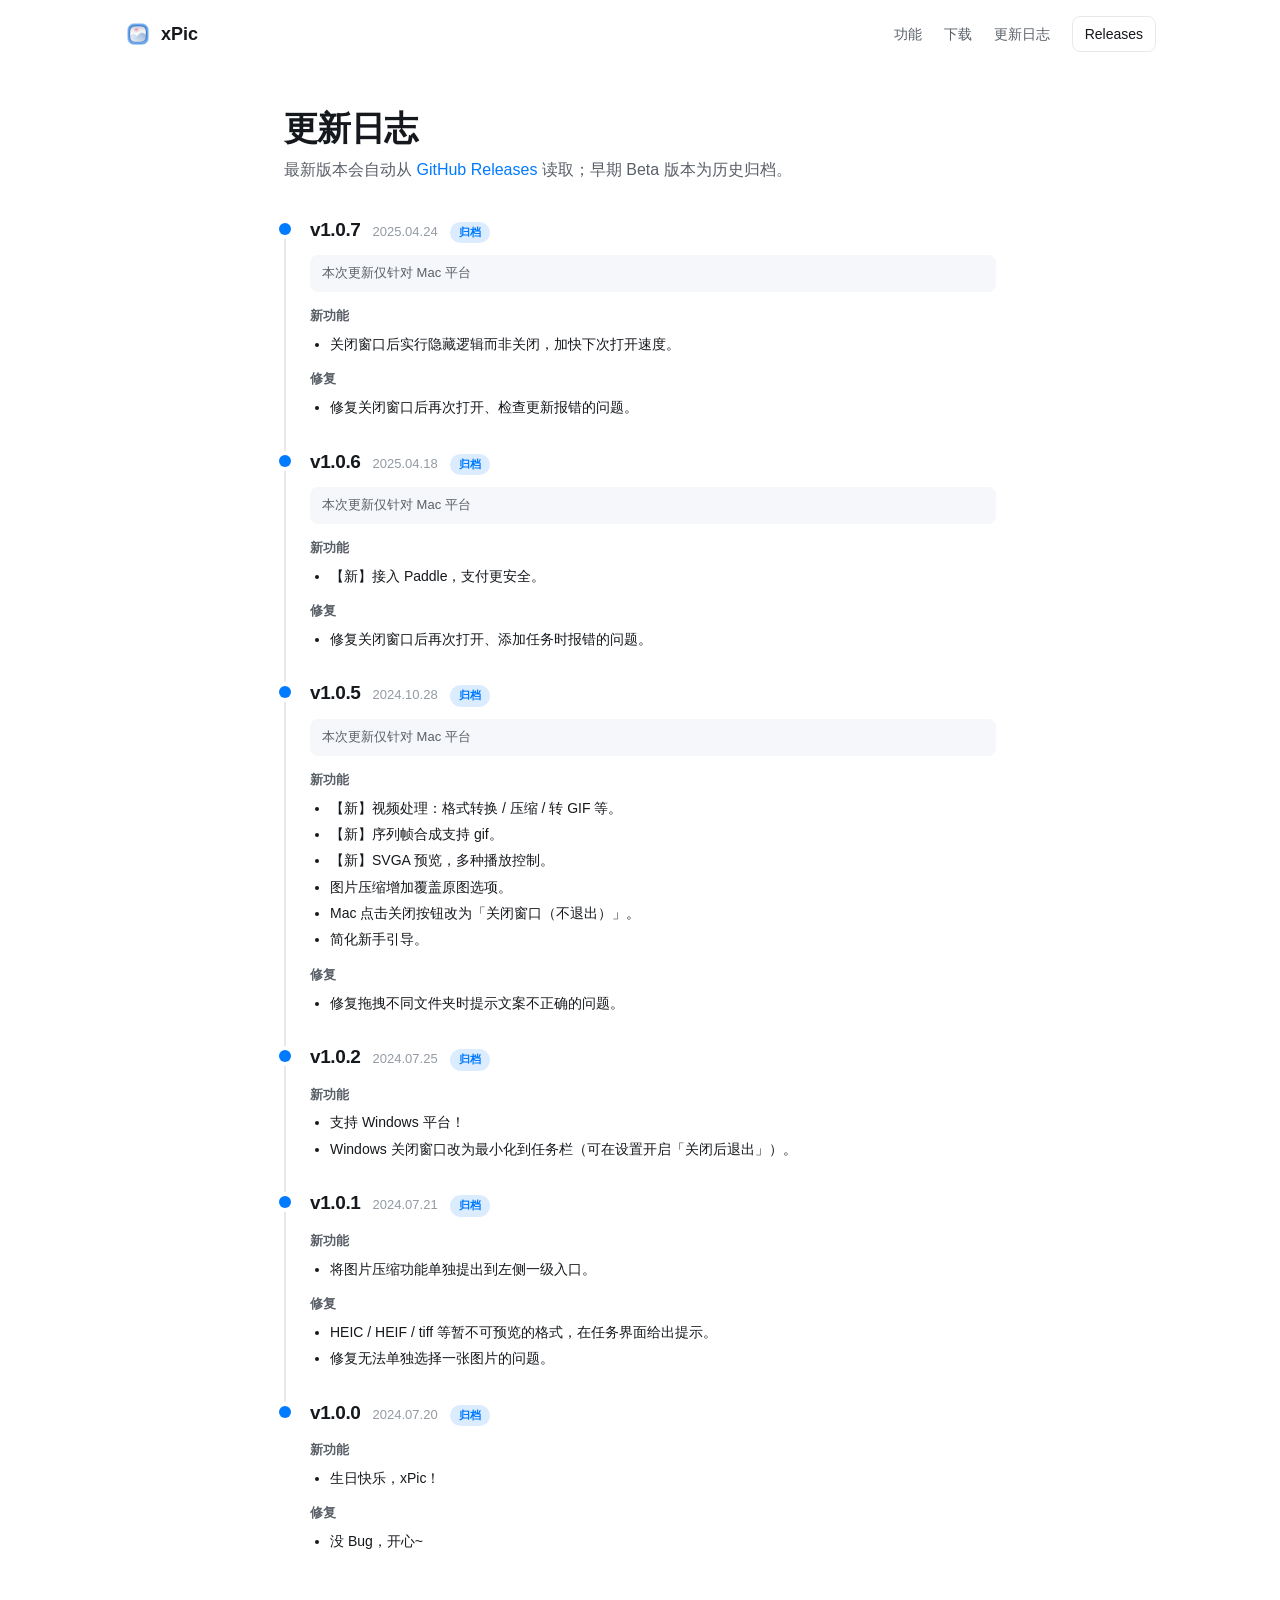
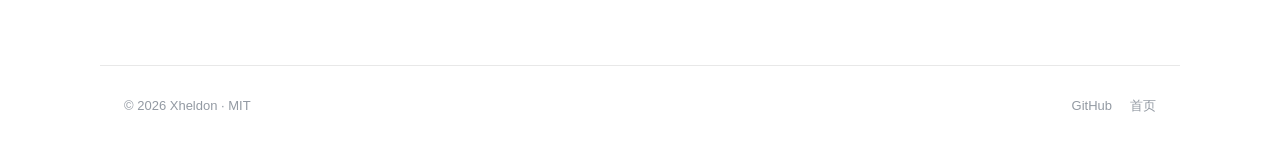
==== changelog.html @ ffd48d64 "官网迁至仓库根目录(CF Pages 输出目录用 / 即可) Co-Authored-By: Claude Fable 5 <noreply@anthropic.com>" ====
<!doctype html>
<html lang="zh-CN">
  <head>
    <meta charset="UTF-8" />
    <meta name="viewport" content="width=device-width, initial-scale=1.0" />
    <title>xPic 更新日志</title>
    <meta name="description" content="xPic 各版本的更新内容（changelog）。" />
    <link rel="icon" href="./assets/icon.png" />
    <link rel="stylesheet" href="./style.css" />
    <link rel="stylesheet" href="./changelog.css" />
  </head>
  <body>
    <header class="nav">
      <a class="brand" href="/">
        <img src="./assets/icon.png" alt="xPic" width="28" height="28" />
        <span>xPic</span>
      </a>
      <nav class="nav-links">
        <a href="/#features">功能</a>
        <a href="/#download">下载</a>
        <a href="/changelog">更新日志</a>
        <a
          class="nav-gh"
          href="https://github.com/Xheldon/xPic/releases"
          target="_blank"
          rel="noreferrer"
          >Releases</a
        >
      </nav>
    </header>

    <main class="cl-main">
      <h1>更新日志</h1>
      <p class="cl-sub">
        最新版本会自动从
        <a href="https://github.com/Xheldon/xPic/releases" target="_blank" rel="noreferrer">GitHub Releases</a>
        读取；早期 Beta 版本为历史归档。
      </p>
      <div id="changelog" class="cl-list">
        <p class="cl-loading">加载中…</p>
      </div>
    </main>

    <footer class="foot">
      <span>© <span id="year"></span> Xheldon · MIT</span>
      <span class="foot-links">
        <a href="https://github.com/Xheldon/xPic" target="_blank" rel="noreferrer">GitHub</a>
        <a href="/">首页</a>
      </span>
    </footer>

    <script type="module" src="./changelog.js"></script>
  </body>
</html>
---- style.css ----
/* xPic 官网样式 —— 与桌面应用同一套设计语言（accent #007aff），明暗自适应。 */
:root {
  --bg: #ffffff;
  --bg-soft: #f5f7fa;
  --bg-card: #ffffff;
  --text-1: #15181c;
  --text-2: #5a6068;
  --text-3: #939aa3;
  --border: rgba(0, 0, 0, 0.09);
  --accent: #007aff;
  --accent-2: #3ea0ff;
  --accent-fg: #ffffff;
  --shadow: 0 10px 30px rgba(20, 40, 60, 0.1);
  --radius: 14px;
  --maxw: 1080px;
  --font: -apple-system, BlinkMacSystemFont, 'Segoe UI', Roboto, Helvetica, Arial,
    'PingFang SC', 'Microsoft YaHei', sans-serif;
}
@media (prefers-color-scheme: dark) {
  :root {
    --bg: #0f1216;
    --bg-soft: #14181d;
    --bg-card: #181d23;
    --text-1: #eef1f4;
    --text-2: #a3acb6;
    --text-3: #6b747e;
    --border: rgba(255, 255, 255, 0.1);
    --accent: #0a84ff;
    --accent-2: #4aa3ff;
    --accent-fg: #0a0d10;
    --shadow: 0 10px 30px rgba(0, 0, 0, 0.5);
  }
}

* { box-sizing: border-box; }
html { scroll-behavior: smooth; }
body {
  margin: 0;
  font-family: var(--font);
  color: var(--text-1);
  background: var(--bg);
  line-height: 1.6;
  -webkit-font-smoothing: antialiased;
}
a { color: inherit; text-decoration: none; }
h1, h2, h3 { line-height: 1.2; letter-spacing: -0.02em; }

/* ---- nav ---- */
.nav {
  position: sticky;
  top: 0;
  z-index: 10;
  display: flex;
  align-items: center;
  justify-content: space-between;
  max-width: var(--maxw);
  margin: 0 auto;
  padding: 16px 24px;
  backdrop-filter: saturate(180%) blur(12px);
}
.brand { display: flex; align-items: center; gap: 9px; font-weight: 800; font-size: 18px; }
.brand img { border-radius: 7px; }
.nav-links { display: flex; align-items: center; gap: 22px; font-size: 14px; color: var(--text-2); }
.nav-links a:hover { color: var(--text-1); }
.nav-gh {
  padding: 6px 12px;
  border: 1px solid var(--border);
  border-radius: 8px;
  color: var(--text-1) !important;
}
.nav-gh:hover { border-color: var(--accent); }

/* ---- hero ---- */
.hero {
  max-width: var(--maxw);
  margin: 40px auto 20px;
  padding: 0 24px;
  display: grid;
  grid-template-columns: 1.05fr 0.95fr;
  gap: 48px;
  align-items: center;
}
.badge {
  display: inline-block;
  font-size: 12.5px;
  font-weight: 600;
  color: var(--accent);
  background: color-mix(in srgb, var(--accent) 14%, transparent);
  padding: 5px 12px;
  border-radius: 999px;
  margin-bottom: 18px;
}
.hero h1 { font-size: clamp(32px, 5vw, 50px); font-weight: 850; margin: 0 0 18px; }
.hero h1 em { font-style: normal; color: var(--accent); }
.lead { font-size: 17px; color: var(--text-2); margin: 0 0 28px; max-width: 38ch; }
.lead strong { color: var(--text-1); }
.cta { display: flex; gap: 12px; flex-wrap: wrap; }
.cta-sub { margin-top: 10px; font-size: 12.5px; color: var(--text-3); min-height: 18px; }

.btn {
  display: inline-flex;
  align-items: center;
  gap: 8px;
  padding: 12px 22px;
  border-radius: 11px;
  font-weight: 650;
  font-size: 15px;
  border: 1px solid transparent;
  cursor: pointer;
  transition: transform 0.06s ease, box-shadow 0.2s, background 0.2s, border-color 0.2s;
}
.btn:active { transform: translateY(1px); }
.btn-primary {
  background: linear-gradient(135deg, var(--accent-2), var(--accent));
  color: var(--accent-fg);
  box-shadow: var(--shadow);
}
.btn-primary:hover { box-shadow: 0 14px 36px color-mix(in srgb, var(--accent) 40%, transparent); }
.btn-ghost { background: transparent; border-color: var(--border); color: var(--text-1); }
.btn-ghost:hover { border-color: var(--accent); }

.hero-shot img {
  width: 100%;
  border-radius: var(--radius);
  border: 1px solid var(--border);
  box-shadow: var(--shadow);
}

/* ---- features ---- */
.features { max-width: var(--maxw); margin: 70px auto; padding: 0 24px; }
.features h2, .download h2 { font-size: 28px; text-align: center; margin: 0 0 36px; }
.grid {
  display: grid;
  grid-template-columns: repeat(4, 1fr);
  gap: 16px;
}
.card {
  background: var(--bg-card);
  border: 1px solid var(--border);
  border-radius: var(--radius);
  padding: 20px;
  transition: transform 0.15s, border-color 0.15s;
}
.card:hover { transform: translateY(-3px); border-color: var(--accent); }
.card h3 { font-size: 16px; margin: 0 0 8px; }
.card p { font-size: 13.5px; color: var(--text-2); margin: 0; }

/* ---- download ---- */
.download {
  max-width: var(--maxw);
  margin: 70px auto;
  padding: 44px 24px;
  text-align: center;
  background: var(--bg-soft);
  border-radius: 22px;
}
.download-hint { color: var(--text-2); margin: 0 0 24px; }
.dl-grid {
  display: flex;
  flex-wrap: wrap;
  gap: 12px;
  justify-content: center;
  max-width: 640px;
  margin: 0 auto;
}
.dl-grid .btn { min-width: 220px; justify-content: center; }
.dl-grid .dl-arch { font-weight: 500; color: var(--text-3); font-size: 12px; }
.download-foot { margin-top: 26px; font-size: 13px; color: var(--text-3); }
.download-foot a { color: var(--accent); }

/* ---- footer ---- */
.foot {
  max-width: var(--maxw);
  margin: 0 auto;
  padding: 30px 24px 50px;
  display: flex;
  justify-content: space-between;
  align-items: center;
  flex-wrap: wrap;
  gap: 12px;
  font-size: 13px;
  color: var(--text-3);
  border-top: 1px solid var(--border);
}
.foot-links { display: flex; gap: 18px; }
.foot-links a:hover { color: var(--accent); }

/* ---- responsive ---- */
@media (max-width: 880px) {
  .hero { grid-template-columns: 1fr; gap: 28px; margin-top: 24px; }
  .hero-shot { order: -1; }
  .grid { grid-template-columns: repeat(2, 1fr); }
}
@media (max-width: 520px) {
  .nav-links a:not(.nav-gh) { display: none; }
  .grid { grid-template-columns: 1fr; }
}
---- changelog.css ----
.cl-main {
  max-width: 760px;
  margin: 40px auto;
  padding: 0 24px 40px;
}
.cl-main h1 {
  font-size: 34px;
  margin: 0 0 8px;
}
.cl-sub {
  color: var(--text-2);
  margin: 0 0 36px;
}
.cl-sub a {
  color: var(--accent);
}
.cl-loading {
  color: var(--text-3);
}

.cl-entry {
  position: relative;
  padding: 0 0 28px 24px;
  border-left: 2px solid var(--border);
}
.cl-entry:last-child {
  border-left-color: transparent;
}
.cl-entry::before {
  content: '';
  position: absolute;
  left: -7px;
  top: 4px;
  width: 12px;
  height: 12px;
  border-radius: 50%;
  background: var(--accent);
  box-shadow: 0 0 0 4px var(--bg);
}
.cl-ver {
  display: flex;
  align-items: baseline;
  gap: 12px;
  flex-wrap: wrap;
  margin-bottom: 12px;
}
.cl-ver h2 {
  font-size: 19px;
  margin: 0;
}
.cl-date {
  font-size: 13px;
  color: var(--text-3);
}
.cl-tag {
  font-size: 11px;
  font-weight: 600;
  color: var(--accent);
  background: color-mix(in srgb, var(--accent) 14%, transparent);
  padding: 2px 9px;
  border-radius: 999px;
}
.cl-note {
  font-size: 13px;
  color: var(--text-2);
  background: var(--bg-soft);
  border-radius: 8px;
  padding: 8px 12px;
  margin: 0 0 12px;
}
.cl-sec-title {
  font-size: 13px;
  font-weight: 700;
  color: var(--text-2);
  margin: 14px 0 6px;
}
.cl-list ul {
  margin: 0;
  padding-left: 20px;
}
.cl-list li {
  font-size: 14px;
  color: var(--text-1);
  margin: 4px 0;
  line-height: 1.6;
}
.cl-body {
  font-size: 14px;
  line-height: 1.7;
  color: var(--text-1);
}
.cl-body :is(h1, h2, h3) {
  font-size: 14px;
  margin: 12px 0 6px;
}
.cl-body a {
  color: var(--accent);
}
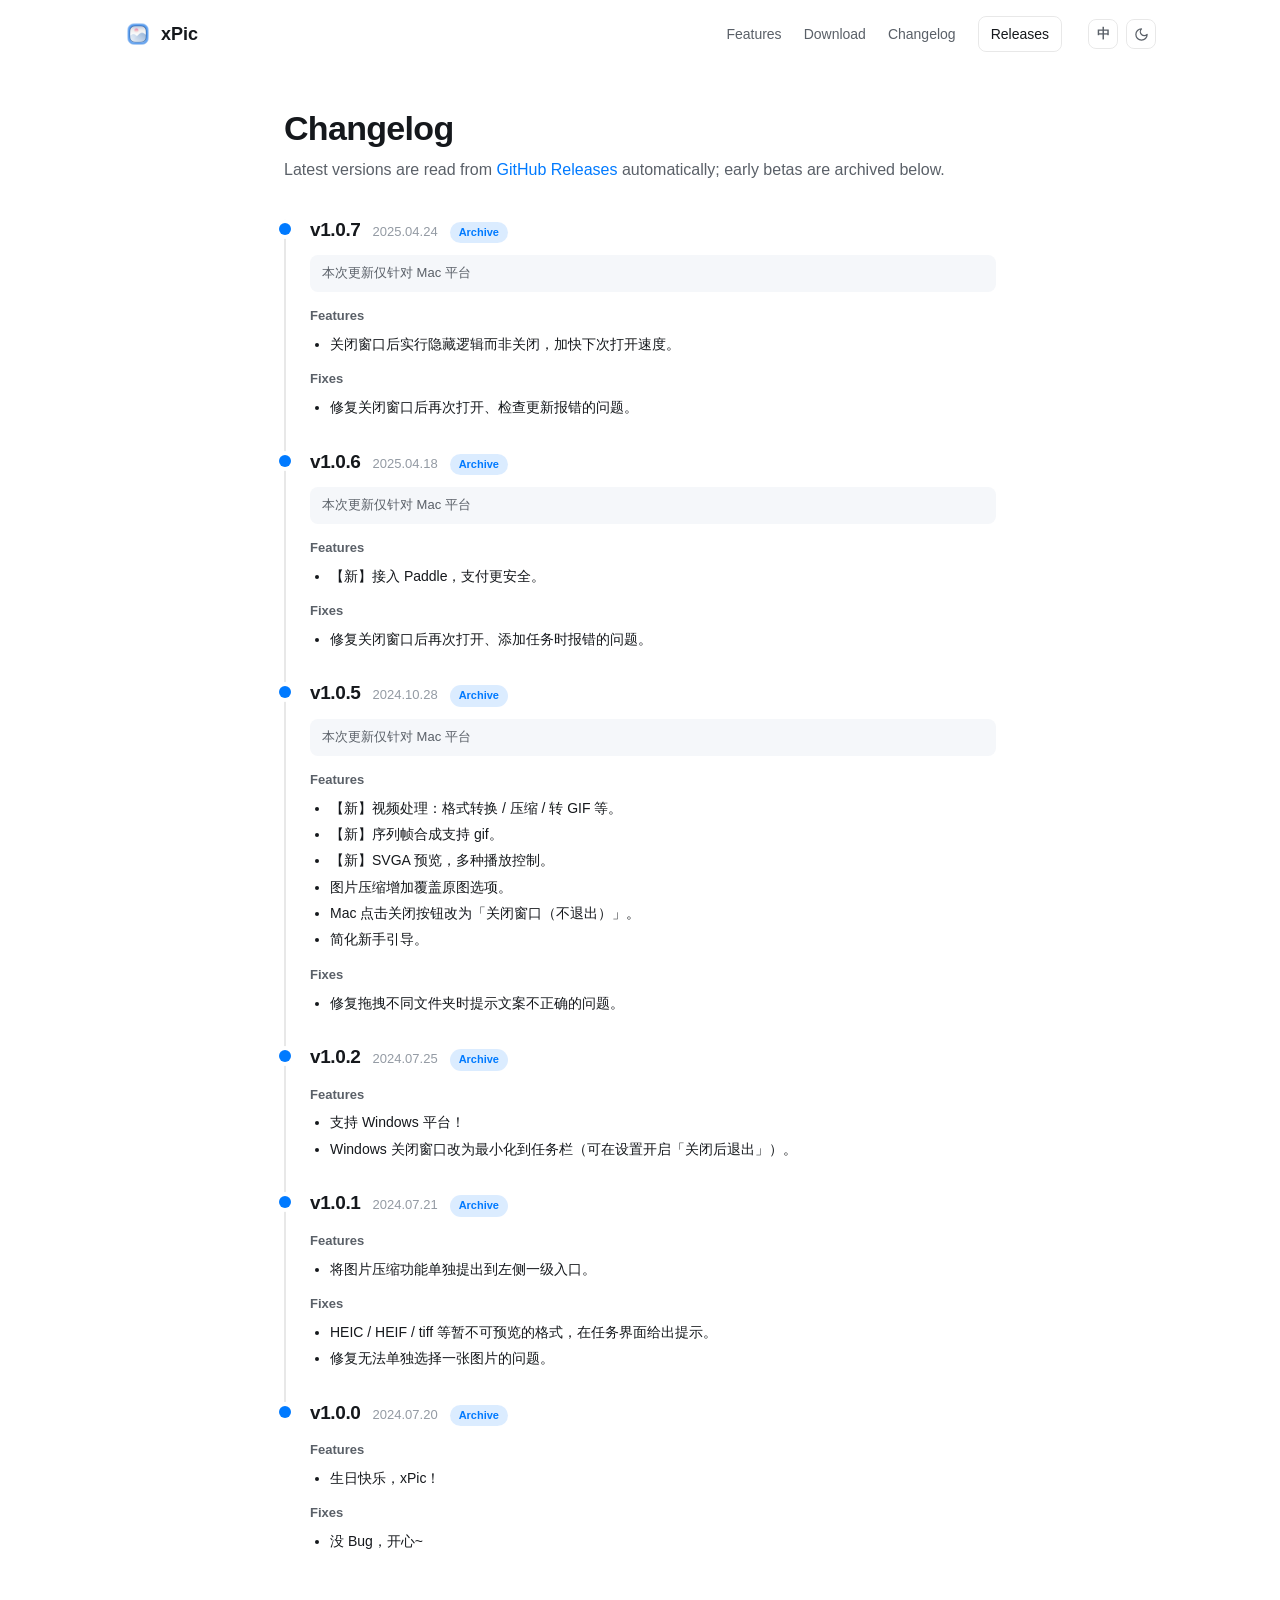
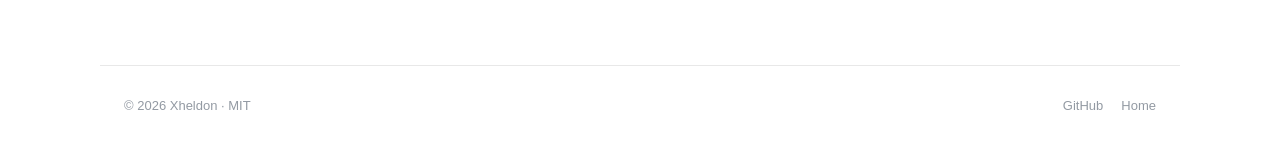
==== commit 1870d36e: "官网: 暗黑模式 + 中英切换 + 截图跟随主题语言(四变体) + 下载区去色块 - 新设计四变体截图(浅/深 × 中/英,新版 Finder 式悬浮侧栏界面,演示数据),   hero 截图随站点主" ====
--- a/changelog.html
+++ b/changelog.html
@@ -6,6 +6,16 @@
     <title>xPic 更新日志</title>
     <meta name="description" content="xPic 各版本的更新内容（changelog）。" />
     <link rel="icon" href="./assets/icon.png" />
+    <!-- 在 CSS 生效前按 localStorage/系统设置主题，避免首屏闪烁 -->
+    <script>
+      (function () {
+        var t = localStorage.getItem('xpic-site-theme');
+        if (t !== 'light' && t !== 'dark') {
+          t = matchMedia('(prefers-color-scheme: dark)').matches ? 'dark' : 'light';
+        }
+        document.documentElement.setAttribute('data-theme', t);
+      })();
+    </script>
     <link rel="stylesheet" href="./style.css" />
     <link rel="stylesheet" href="./changelog.css" />
   </head>
@@ -16,9 +26,9 @@
         <span>xPic</span>
       </a>
       <nav class="nav-links">
-        <a href="/#features">功能</a>
-        <a href="/#download">下载</a>
-        <a href="/changelog">更新日志</a>
+        <a href="/#features" data-i18n="nav.features">功能</a>
+        <a href="/#download" data-i18n="nav.download">下载</a>
+        <a href="/changelog" data-i18n="nav.changelog">更新日志</a>
         <a
           class="nav-gh"
           href="https://github.com/Xheldon/xPic/releases"
@@ -26,12 +36,16 @@
           rel="noreferrer"
           >Releases</a
         >
+        <span class="nav-actions">
+          <button type="button" class="icon-btn" id="lang-toggle" title="中 / EN">EN</button>
+          <button type="button" class="icon-btn" id="theme-toggle" aria-label="theme"></button>
+        </span>
       </nav>
     </header>
 
     <main class="cl-main">
-      <h1>更新日志</h1>
-      <p class="cl-sub">
+      <h1 data-i18n="cl.title">更新日志</h1>
+      <p class="cl-sub" data-i18n="cl.sub">
         最新版本会自动从
         <a href="https://github.com/Xheldon/xPic/releases" target="_blank" rel="noreferrer">GitHub Releases</a>
         读取；早期 Beta 版本为历史归档。
@@ -45,7 +59,7 @@
       <span>© <span id="year"></span> Xheldon · MIT</span>
       <span class="foot-links">
         <a href="https://github.com/Xheldon/xPic" target="_blank" rel="noreferrer">GitHub</a>
-        <a href="/">首页</a>
+        <a href="/" data-i18n="nav.home">首页</a>
       </span>
     </footer>
 
--- a/style.css
+++ b/style.css
@@ -1,5 +1,7 @@
-/* xPic 官网样式 —— 与桌面应用同一套设计语言（accent #007aff），明暗自适应。 */
-:root {
+/* xPic 官网样式 —— 与桌面应用同一套设计语言（accent #007aff）。
+   主题由 [data-theme] 控制（头部内联脚本按 localStorage/系统尽早设置，避免闪烁）。 */
+:root,
+:root[data-theme='light'] {
   --bg: #ffffff;
   --bg-soft: #f5f7fa;
   --bg-card: #ffffff;
@@ -16,20 +18,18 @@
   --font: -apple-system, BlinkMacSystemFont, 'Segoe UI', Roboto, Helvetica, Arial,
     'PingFang SC', 'Microsoft YaHei', sans-serif;
 }
-@media (prefers-color-scheme: dark) {
-  :root {
-    --bg: #0f1216;
-    --bg-soft: #14181d;
-    --bg-card: #181d23;
-    --text-1: #eef1f4;
-    --text-2: #a3acb6;
-    --text-3: #6b747e;
-    --border: rgba(255, 255, 255, 0.1);
-    --accent: #0a84ff;
-    --accent-2: #4aa3ff;
-    --accent-fg: #0a0d10;
-    --shadow: 0 10px 30px rgba(0, 0, 0, 0.5);
-  }
+:root[data-theme='dark'] {
+  --bg: #0f1216;
+  --bg-soft: #14181d;
+  --bg-card: #181d23;
+  --text-1: #eef1f4;
+  --text-2: #a3acb6;
+  --text-3: #6b747e;
+  --border: rgba(255, 255, 255, 0.1);
+  --accent: #0a84ff;
+  --accent-2: #4aa3ff;
+  --accent-fg: #0a0d10;
+  --shadow: 0 10px 30px rgba(0, 0, 0, 0.5);
 }
 
 * { box-sizing: border-box; }
@@ -70,6 +70,27 @@
 }
 .nav-gh:hover { border-color: var(--accent); }
 
+/* 主题 / 语言切换 */
+.nav-actions { display: flex; align-items: center; gap: 8px; margin-left: 4px; }
+.icon-btn {
+  display: inline-flex;
+  align-items: center;
+  justify-content: center;
+  width: 30px;
+  height: 30px;
+  padding: 0;
+  border: 1px solid var(--border);
+  border-radius: 8px;
+  background: transparent;
+  color: var(--text-2);
+  font: inherit;
+  font-size: 12.5px;
+  font-weight: 650;
+  cursor: pointer;
+  transition: color 0.15s, border-color 0.15s;
+}
+.icon-btn:hover { color: var(--text-1); border-color: var(--accent); }
+
 /* ---- hero ---- */
 .hero {
   max-width: var(--maxw);
@@ -145,14 +166,13 @@
 .card h3 { font-size: 16px; margin: 0 0 8px; }
 .card p { font-size: 13.5px; color: var(--text-2); margin: 0; }
 
-/* ---- download ---- */
+/* ---- download ----（无底色色块：留白 + 发丝分隔线，更克制） */
 .download {
   max-width: var(--maxw);
   margin: 70px auto;
-  padding: 44px 24px;
+  padding: 54px 24px 10px;
   text-align: center;
-  background: var(--bg-soft);
-  border-radius: 22px;
+  border-top: 1px solid var(--border);
 }
 .download-hint { color: var(--text-2); margin: 0 0 24px; }
 .dl-grid {
